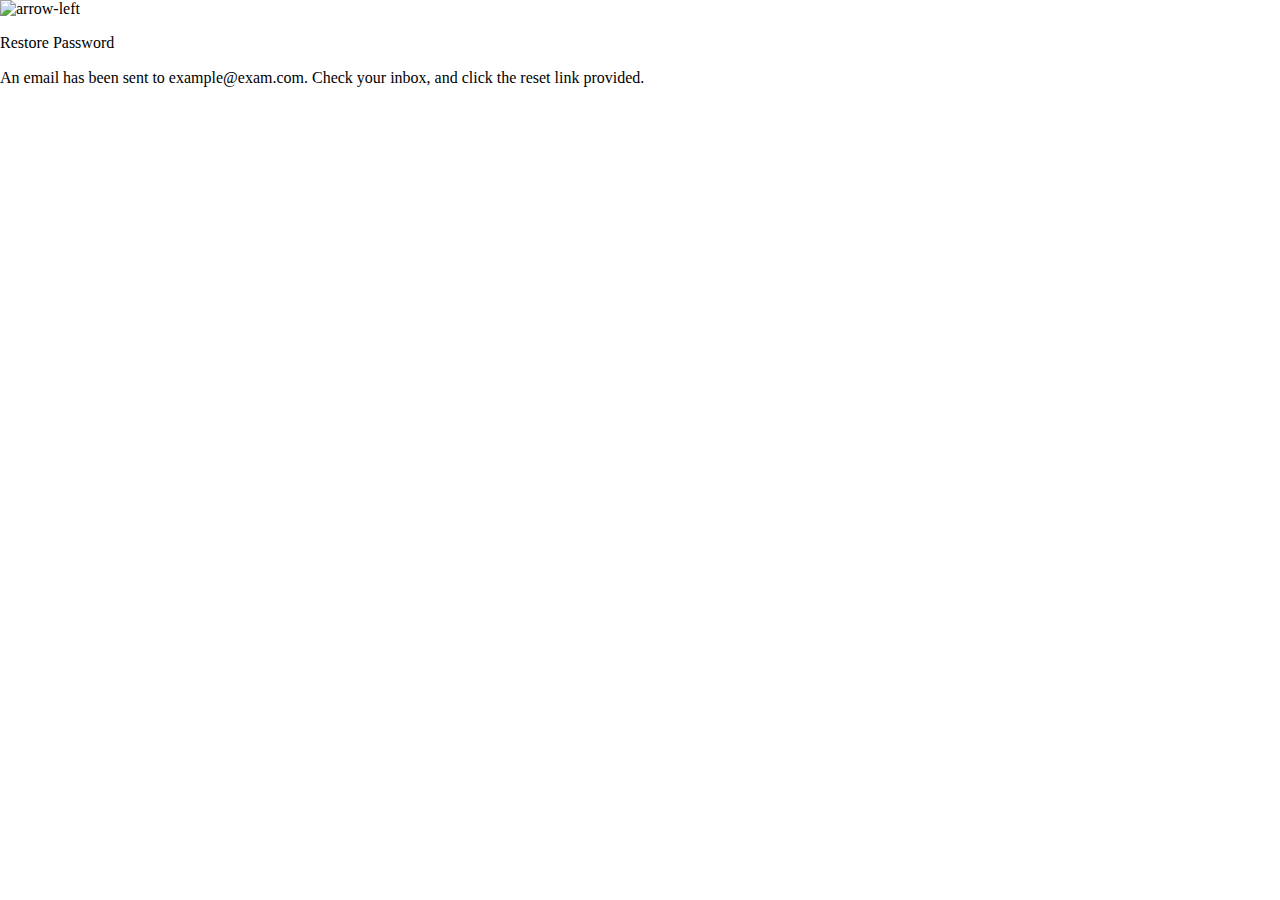
==== views/restoredPassword.html @ 796c6257 "[task-1]: split index.html into modules" ====
<!DOCTYPE html>
<html lang="en">
<head>
    <meta charset="UTF-8">
    <meta http-equiv="X-UA-Compatible" content="IE=edge">
    <meta name="viewport" content="width=device-width, initial-scale=1.0">
    <link rel="preconnect" href="https://fonts.googleapis.com">
    <link rel="preconnect" href="https://fonts.gstatic.com" crossorigin>
    <link href="https://fonts.googleapis.com/css2?family=Poppins:wght@400;600&display=swap" rel="stylesheet">
    <link rel="stylesheet" href="/sourse/scss/normalize.css">
    <link rel="stylesheet" href="./sourse/scss/style.css">
    <script defer src="https://oss.maxcdn.com/respond/1.4.2/respond.min.js"></script>
    <script defer src="./index.js"></script>
    <title>ITRex-Lab. Homework 1</title>
</head>
<body>
    <div class="container">
            <div class="form form-restorePassword">
                <div class="form-title title-restorePassword">
                    <img src="./sourse/images/angle-left-b.png" alt="arrow-left">
                    <p class="title-text">Restore Password</p>
                </div>

                <div class="form-text text-restorePassword">
                    <p>An email has been sent to example@exam.com. Check your inbox, and click the reset link provided.</p>
                </div>

            </div>
    </div>
</body>
</html>
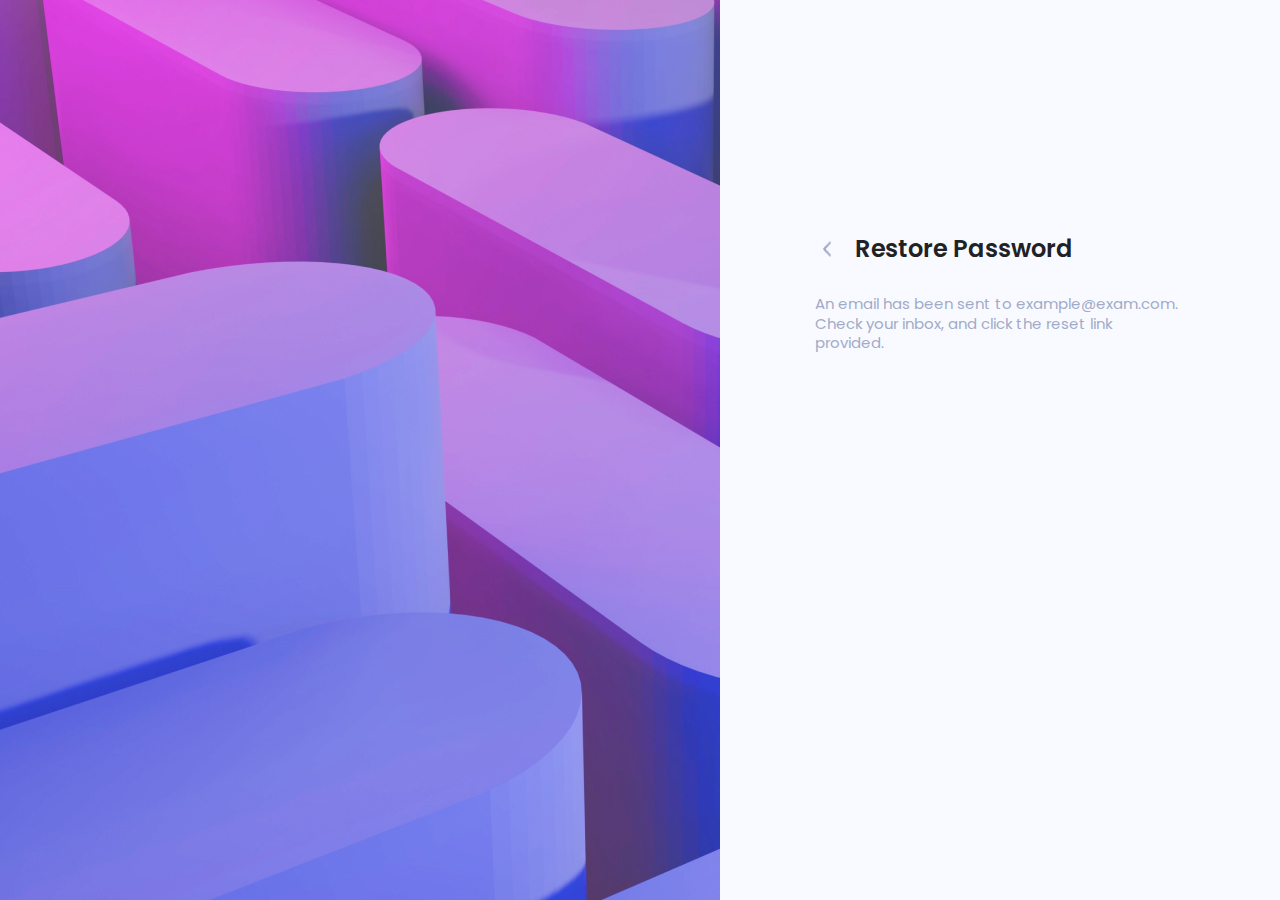
==== commit 3ee21fb7: "[task-1]: fixed page-proofs" ====
--- a/views/restoredPassword.html
+++ b/views/restoredPassword.html
@@ -7,8 +7,8 @@
     <link rel="preconnect" href="https://fonts.googleapis.com">
     <link rel="preconnect" href="https://fonts.gstatic.com" crossorigin>
     <link href="https://fonts.googleapis.com/css2?family=Poppins:wght@400;600&display=swap" rel="stylesheet">
-    <link rel="stylesheet" href="/sourse/scss/normalize.css">
-    <link rel="stylesheet" href="./sourse/scss/style.css">
+    <link rel="stylesheet" href="../sourse/scss/normalize.css">
+    <link rel="stylesheet" href="../sourse/scss/style.css">
     <script defer src="https://oss.maxcdn.com/respond/1.4.2/respond.min.js"></script>
     <script defer src="./index.js"></script>
     <title>ITRex-Lab. Homework 1</title>
@@ -17,7 +17,7 @@
     <div class="container">
             <div class="form form-restorePassword">
                 <div class="form-title title-restorePassword">
-                    <img src="./sourse/images/angle-left-b.png" alt="arrow-left">
+                    <img src="../sourse/images/angle-left-b.png" alt="arrow-left">
                     <p class="title-text">Restore Password</p>
                 </div>
 
--- a/sourse/scss/style.css
+++ b/sourse/scss/style.css
@@ -0,0 +1,321 @@
+@charset "UTF-8";
+.form-restorePassword {
+  padding-top: 178px;
+}
+
+.title-restorePassword {
+  display: -webkit-box;
+  display: -ms-flexbox;
+  display: flex;
+}
+
+.title-text {
+  margin-left: 16px;
+}
+
+.form-text {
+  width: 368px;
+  height: 38px;
+  margin: 32px 0 0;
+  font-style: normal;
+  font-weight: normal;
+  font-size: 15px;
+  line-height: 130%;
+  color: #A1ABC9;
+}
+
+#submit-restorePassword {
+  width: 214px;
+}
+
+input {
+  width: 368px;
+  height: 56px;
+  margin: 20px 0;
+  font-size: 17px;
+  line-height: 24px;
+  border: 1px solid #DCE0EC;
+  border-radius: 8px;
+  outline: none;
+  cursor: pointer;
+}
+
+input:focus {
+  border: 1px solid #7297FF;
+}
+
+.input-email {
+  background: url(/sourse/images/Vector.png) no-repeat center left 20px;
+  padding-left: 63px;
+  background-color: #FFFFFF;
+}
+
+.input-password {
+  background: url(/sourse/images/lock.png) no-repeat center left 20px;
+  padding-left: 63px;
+  background-color: #FFFFFF;
+}
+
+.input-name {
+  background: url(/sourse/images/user.png) no-repeat center left 20px;
+  padding-left: 63px;
+  background-color: #FFFFFF;
+}
+
+.input-confirmPassword {
+  background: url(/sourse/images/check.png) no-repeat center left 20px;
+  padding-left: 63px;
+  background-color: #FFFFFF;
+}
+
+.password-control {
+  position: absolute;
+  display: inline-block;
+  width: 20px;
+  height: 20px;
+  top: 39px;
+  right: 25px;
+  background: url(/sourse/images/eye-slash.png) no-repeat center;
+}
+
+.input-submit {
+  width: 146px;
+  height: 56px;
+  margin: 44px 0 32px;
+  border-radius: 8px;
+  background: url(/sourse/images/angle-left-b.png) no-repeat center right 20px, #7297FF;
+  padding-right: 32px;
+  color: #FFFFFF;
+  cursor: pointer;
+}
+
+.email,
+.password {
+  position: relative;
+}
+
+.warning {
+  position: absolute;
+  top: 65px;
+}
+
+.warning-text {
+  margin: 20px 0;
+  font-size: 13px;
+  letter-spacing: -0.24px;
+  color: #F6657F;
+}
+
+.warningInput {
+  border: 1px solid #F6657F;
+}
+
+.footer {
+  display: -webkit-box;
+  display: -ms-flexbox;
+  display: flex;
+  margin-top: 85px;
+}
+
+.footer span {
+  font-weight: normal;
+  font-size: 15px;
+  line-height: 140%;
+  color: #A1ABC9;
+}
+
+.footer_signIn {
+  margin-top: 24vh;
+}
+
+* {
+  margin: 0;
+  padding: 0;
+  -webkit-box-sizing: border-box;
+          box-sizing: border-box;
+  font-family: 'Poppins', sans-serif;
+}
+
+.body {
+  height: 1024px;
+  max-width: 1920px;
+}
+
+.container {
+  display: -webkit-box;
+  display: -ms-flexbox;
+  display: flex;
+  -webkit-box-pack: end;
+      -ms-flex-pack: end;
+          justify-content: flex-end;
+  height: 100%;
+  background: url(../images/bg.jpg) no-repeat;
+}
+
+.form {
+  display: -webkit-box;
+  display: -ms-flexbox;
+  display: flex;
+  -webkit-box-pack: center;
+      -ms-flex-pack: center;
+          justify-content: center;
+  -webkit-box-orient: vertical;
+  -webkit-box-direction: normal;
+      -ms-flex-direction: column;
+          flex-direction: column;
+  -webkit-box-align: start;
+      -ms-flex-align: start;
+          align-items: flex-start;
+  width: 560px;
+  min-height: 100vh;
+  padding: 0 95px;
+  background-color: #F9FAFF;
+}
+
+.form-restorePassword {
+  -webkit-box-pack: start;
+      -ms-flex-pack: start;
+          justify-content: flex-start;
+  padding-top: 8vh;
+}
+
+/* Скрытие элементов */
+.hidden {
+  display: none;
+}
+
+/* =====================FORM====================== */
+form {
+  display: -webkit-box;
+  display: -ms-flexbox;
+  display: flex;
+  -webkit-box-pack: center;
+      -ms-flex-pack: center;
+          justify-content: center;
+  -webkit-box-orient: vertical;
+  -webkit-box-direction: normal;
+      -ms-flex-direction: column;
+          flex-direction: column;
+}
+
+.form-title {
+  font-style: normal;
+  font-weight: 600;
+  font-size: 24px;
+  line-height: 110%;
+  color: #202225;
+}
+
+.title-signUp {
+  margin-top: 90px;
+}
+
+.title-signIn {
+  margin-top: 18.2vh;
+}
+
+.title-restorePassword {
+  margin-top: 18.2vh;
+}
+
+.form-body {
+  margin: 20px 0;
+}
+
+.link-signIn, .link-signUp {
+  margin-left: 20px;
+}
+
+@media (max-width: 600px) {
+  .container {
+    -webkit-box-orient: vertical;
+    -webkit-box-direction: normal;
+        -ms-flex-direction: column;
+            flex-direction: column;
+    background: url(../images/bg-mobile.jpg) no-repeat;
+    background-size: contain;
+  }
+  .form {
+    -webkit-box-pack: start;
+        -ms-flex-pack: start;
+            justify-content: flex-start;
+    -webkit-box-align: stretch;
+        -ms-flex-align: stretch;
+            align-items: stretch;
+    margin-top: 72px;
+    width: 100%;
+    padding: 0 5.5vh;
+    border-radius: 24px 24px 0px 0px;
+  }
+  .form-title {
+    margin-top: 6vh;
+    font-weight: 600;
+    font-size: 20px;
+    line-height: 24px;
+  }
+  .form-body {
+    margin: 16px 0;
+  }
+  .form-text {
+    width: 100%;
+    height: 38px;
+    font-size: 12px;
+  }
+  input {
+    width: 100%;
+    height: 40px;
+    font-size: 15px;
+    line-height: 140%;
+    margin: 12px 0;
+  }
+  .input-name {
+    background: url(../images/user.png) no-repeat center left 15px;
+    padding-left: 48px;
+    background-color: #FFFFFF;
+  }
+  .input-email {
+    background: url(../images/Vector.png) no-repeat center left 15px;
+    padding-left: 48px;
+    background-color: #FFFFFF;
+  }
+  .warning {
+    position: absolute;
+    top: 35px;
+    font-size: 13px;
+  }
+  .input-password,
+  .input-confirmPassword {
+    background: url(../images/lock.png) no-repeat center left 15px;
+    padding-left: 48px;
+    background-color: #FFFFFF;
+  }
+  .password-control {
+    top: 20px;
+    right: 20px;
+  }
+  .input-submit {
+    width: 123px;
+    height: 46px;
+    margin-top: 20px;
+    border-radius: 8px;
+    background: url(../images/angle-right-b.png) no-repeat center right 16px, #7297FF;
+    padding-right: 30px;
+  }
+  .footer {
+    display: -webkit-box;
+    display: -ms-flexbox;
+    display: flex;
+    -webkit-box-orient: vertical;
+    -webkit-box-direction: normal;
+        -ms-flex-direction: column;
+            flex-direction: column;
+    margin-top: 48px;
+  }
+  .footer a {
+    margin: 0;
+  }
+  .link-signIn, .link-signUp {
+    margin-left: 0px;
+  }
+}
+/*# sourceMappingURL=style.css.map */